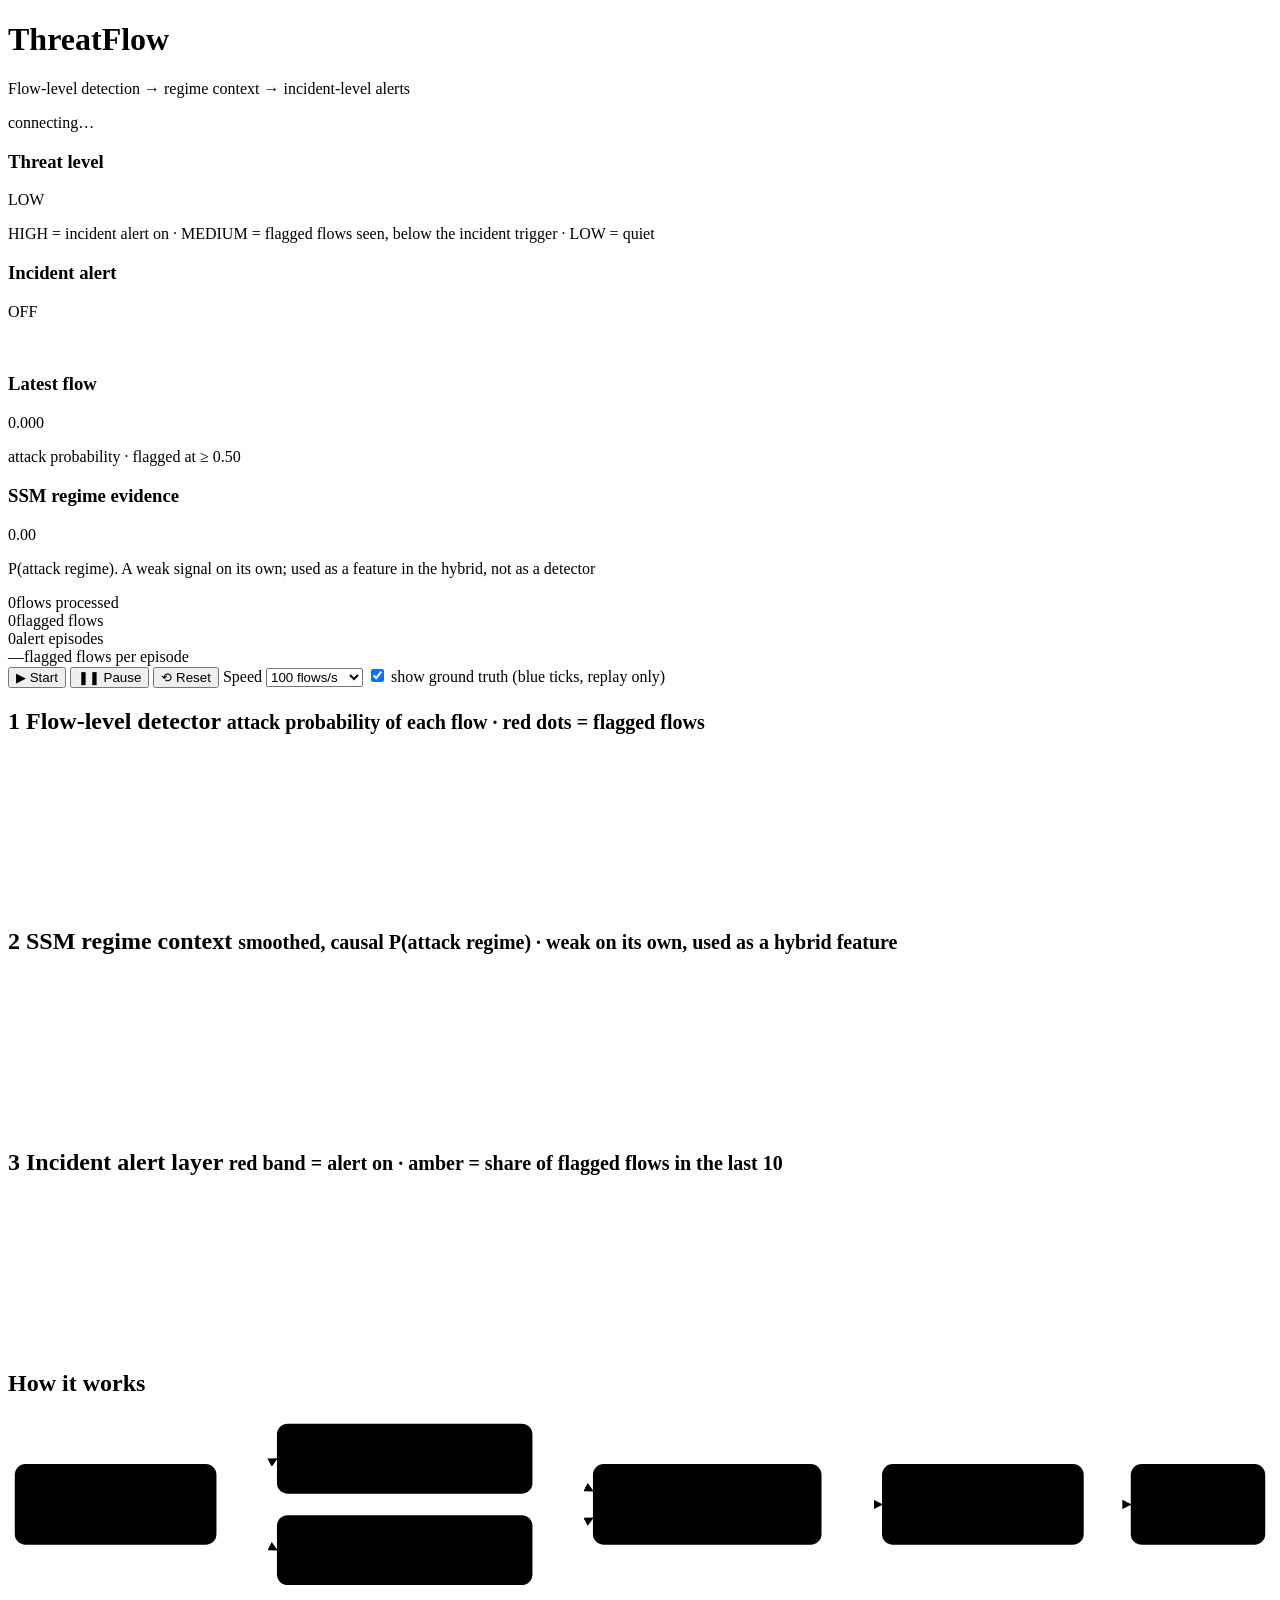
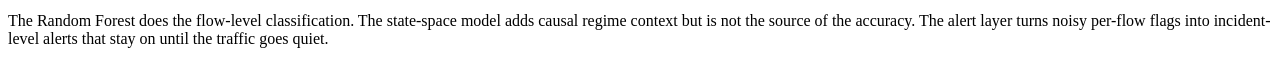
==== frontend/index.html @ 08cb1b61 "Initial ThreatFlow implementation" ====
<!doctype html>
<html lang="en">
<head>
<meta charset="utf-8">
<meta name="viewport" content="width=device-width, initial-scale=1">
<title>ThreatFlow - streaming attack detection</title>
<link rel="stylesheet" href="/static/style.css">
</head>
<body>
<header>
  <div>
    <h1>ThreatFlow</h1>
    <p class="sub">Flow-level detection &rarr; regime context &rarr; incident-level alerts</p>
  </div>
  <span id="conn" class="pill off">connecting&hellip;</span>
</header>

<main>
  <section class="cards">
    <div class="card" id="threat-card">
      <h3>Threat level</h3>
      <div id="threat" class="big low">LOW</div>
      <p class="hint">HIGH = incident alert on &middot; MEDIUM = flagged flows seen, below the incident trigger &middot; LOW = quiet</p>
    </div>
    <div class="card">
      <h3>Incident alert</h3>
      <div id="alert-state" class="big off">OFF</div>
      <div class="bar"><div id="hold-bar"></div></div>
      <p id="hold-text" class="hint">&nbsp;</p>
    </div>
    <div class="card">
      <h3>Latest flow</h3>
      <div id="p-now" class="big">0.000</div>
      <p class="hint">attack probability &middot; flagged at &ge; <span id="thr">0.50</span></p>
    </div>
    <div class="card">
      <h3>SSM regime evidence</h3>
      <div id="regime" class="big off">0.00</div>
      <p class="hint">P(attack regime). A weak signal on its own; used as a feature in the hybrid, not as a detector</p>
    </div>
  </section>

  <section class="counters">
    <div><span id="c-flows">0</span><label>flows processed</label></div>
    <div><span id="c-flags">0</span><label>flagged flows</label></div>
    <div><span id="c-eps">0</span><label>alert episodes</label></div>
    <div><span id="c-comp">&mdash;</span><label>flagged flows per episode</label></div>
  </section>

  <section class="controls">
    <button id="btn-start" class="primary">&#9654; Start</button>
    <button id="btn-pause">&#10074;&#10074; Pause</button>
    <button id="btn-reset">&#10226; Reset</button>
    <label>Speed
      <select id="speed">
        <option value="50">50 flows/s</option>
        <option value="100" selected>100 flows/s</option>
        <option value="250">250 flows/s</option>
        <option value="500">500 flows/s</option>
        <option value="1000">1000 flows/s</option>
      </select>
    </label>
    <label class="chk"><input type="checkbox" id="truth" checked> show ground truth (blue ticks, replay only)</label>
  </section>

  <section class="chart">
    <h2><b>1</b> Flow-level detector <small>attack probability of each flow &middot; red dots = flagged flows</small></h2>
    <canvas id="ch-flow"></canvas>
  </section>
  <section class="chart">
    <h2><b>2</b> SSM regime context <small>smoothed, causal P(attack regime) &middot; weak on its own, used as a hybrid feature</small></h2>
    <canvas id="ch-regime"></canvas>
  </section>
  <section class="chart">
    <h2><b>3</b> Incident alert layer <small>red band = alert on &middot; amber = share of flagged flows in the last <span id="win">10</span></small></h2>
    <canvas id="ch-alert"></canvas>
  </section>

  <section class="panel" id="eval"></section>

  <section class="panel">
    <h2>How it works</h2>
    <svg viewBox="0 0 940 130" role="img" aria-label="ThreatFlow pipeline">
      <defs><marker id="arr" viewBox="0 0 10 10" refX="9" refY="5" markerWidth="7" markerHeight="7" orient="auto"><path d="M0 0L10 5L0 10z" class="arrow"/></marker></defs>
      <rect class="node" x="5" y="35" width="150" height="60" rx="8"/>
      <text class="t" x="80" y="62" text-anchor="middle">Network flow</text>
      <text class="s" x="80" y="80" text-anchor="middle">52 features</text>

      <rect class="node" x="200" y="5" width="190" height="52" rx="8"/>
      <text class="t" x="295" y="28" text-anchor="middle">Kalman regime filter</text>
      <text class="s" x="295" y="45" text-anchor="middle">normal vs attack dynamics</text>

      <rect class="node" x="200" y="73" width="190" height="52" rx="8"/>
      <text class="t" x="295" y="96" text-anchor="middle">Flow features + diff</text>
      <text class="s" x="295" y="113" text-anchor="middle">scaled, causal</text>

      <rect class="node" x="435" y="35" width="170" height="60" rx="8"/>
      <text class="t" x="520" y="62" text-anchor="middle">Hybrid Random Forest</text>
      <text class="s" x="520" y="80" text-anchor="middle">p(attack) per flow</text>

      <rect class="node" x="650" y="35" width="150" height="60" rx="8"/>
      <text class="t" x="725" y="58" text-anchor="middle">Windowed alert</text>
      <text class="s" x="725" y="75" text-anchor="middle" id="svg-alert">&ge;2 flags in 10, hold 30</text>

      <rect class="node out" x="835" y="35" width="100" height="60" rx="8"/>
      <text class="t" x="885" y="62" text-anchor="middle">Incident</text>
      <text class="s" x="885" y="80" text-anchor="middle">alert</text>

      <path class="arrow" d="M155 55 L200 31" marker-end="url(#arr)"/>
      <path class="arrow" d="M155 75 L200 99" marker-end="url(#arr)"/>
      <path class="arrow" d="M390 31 L435 55" marker-end="url(#arr)"/>
      <path class="arrow" d="M390 99 L435 75" marker-end="url(#arr)"/>
      <path class="arrow" d="M605 65 L650 65" marker-end="url(#arr)"/>
      <path class="arrow" d="M800 65 L835 65" marker-end="url(#arr)"/>
    </svg>
    <p class="hint">The Random Forest does the flow-level classification. The state-space model adds causal regime context but is not the source of the accuracy. The alert layer turns noisy per-flow flags into incident-level alerts that stay on until the traffic goes quiet.</p>
  </section>
</main>
<script src="/static/app.js"></script>
</body>
</html>
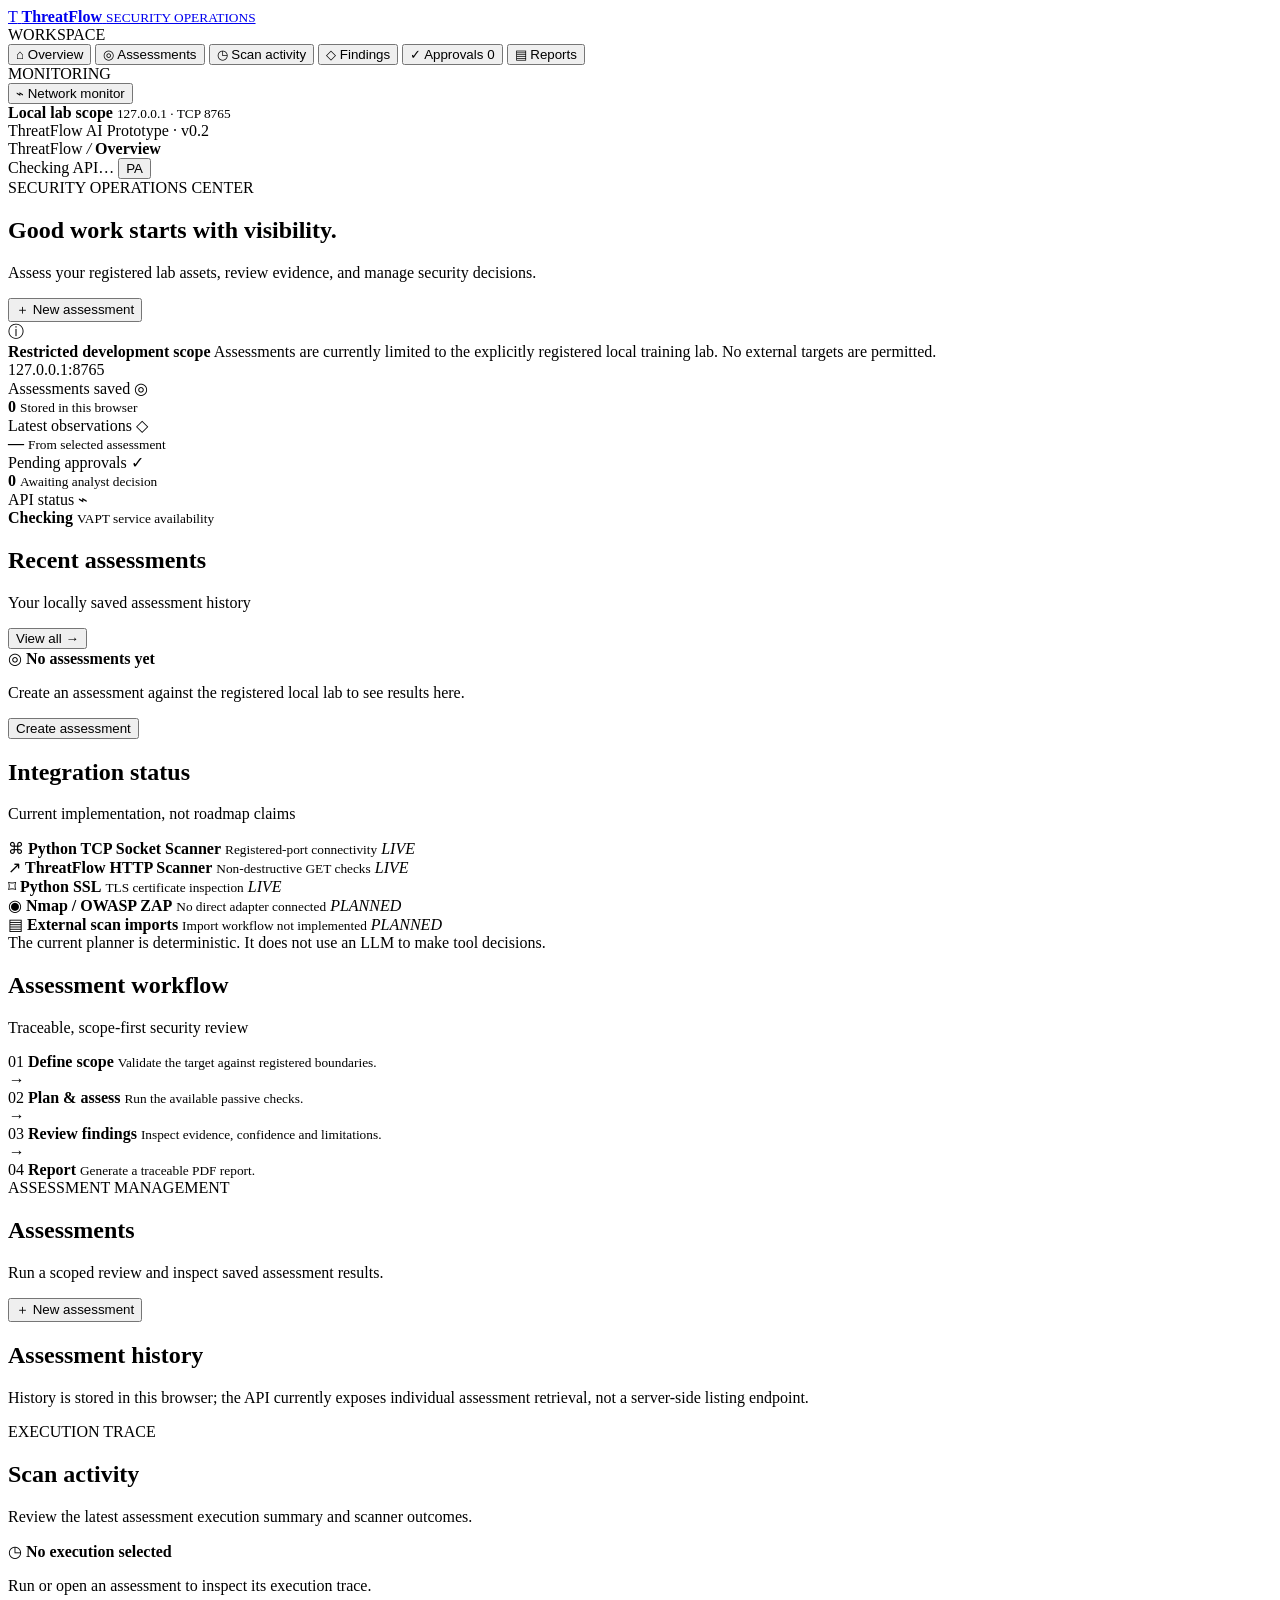
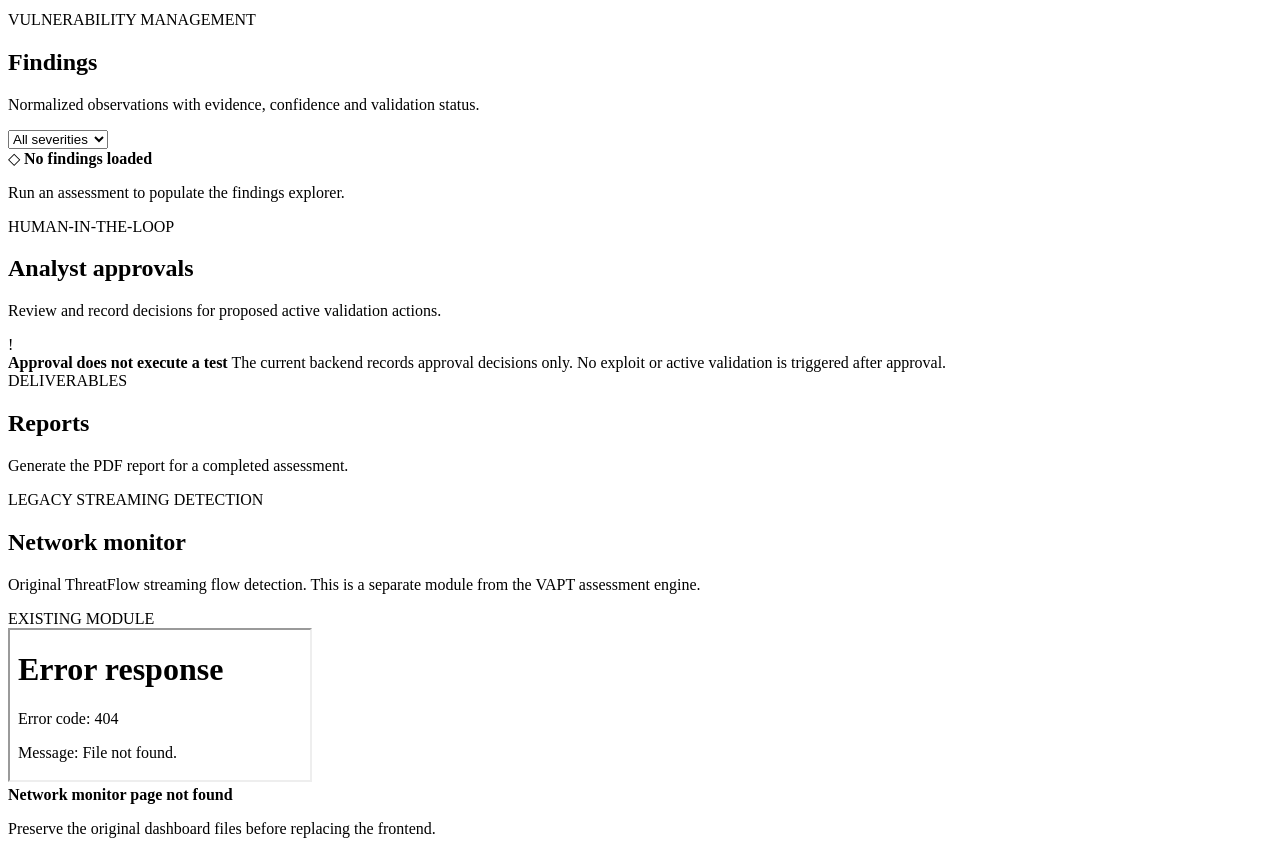
==== commit 3cf29de3: "Update ThreatFlow VAPT assessment interface" ====
--- a/frontend/index.html
+++ b/frontend/index.html
@@ -1,121 +1,705 @@
-<!doctype html>
+<!DOCTYPE html>
 <html lang="en">
 <head>
-<meta charset="utf-8">
-<meta name="viewport" content="width=device-width, initial-scale=1">
-<title>ThreatFlow - streaming attack detection</title>
-<link rel="stylesheet" href="/static/style.css">
+    <meta charset="UTF-8">
+    <meta name="viewport" content="width=device-width, initial-scale=1.0">
+    <meta name="theme-color" content="#f5f8fc">
+    
+
+    <title>ThreatFlow | Security Operations</title>
+
+    <link rel="preconnect" href="https://fonts.googleapis.com">
+    <link rel="preconnect" href="https://fonts.gstatic.com" crossorigin>
+
+    <link rel="icon" type="image/svg+xml" href="/static/favicon.svg">
+
+    <link href="https://fonts.googleapis.com/css2?family=DM+Sans:wght@400;500;600;700&family=Manrope:wght@500;600;700;800&display=swap" rel="stylesheet">
+
+    <link rel="stylesheet" href="/static/threatflow-base.css">
+    <link rel="stylesheet" href="/static/threatflow-theme.css">
 </head>
+
 <body>
-<header>
-  <div>
-    <h1>ThreatFlow</h1>
-    <p class="sub">Flow-level detection &rarr; regime context &rarr; incident-level alerts</p>
-  </div>
-  <span id="conn" class="pill off">connecting&hellip;</span>
-</header>
-
-<main>
-  <section class="cards">
-    <div class="card" id="threat-card">
-      <h3>Threat level</h3>
-      <div id="threat" class="big low">LOW</div>
-      <p class="hint">HIGH = incident alert on &middot; MEDIUM = flagged flows seen, below the incident trigger &middot; LOW = quiet</p>
-    </div>
-    <div class="card">
-      <h3>Incident alert</h3>
-      <div id="alert-state" class="big off">OFF</div>
-      <div class="bar"><div id="hold-bar"></div></div>
-      <p id="hold-text" class="hint">&nbsp;</p>
-    </div>
-    <div class="card">
-      <h3>Latest flow</h3>
-      <div id="p-now" class="big">0.000</div>
-      <p class="hint">attack probability &middot; flagged at &ge; <span id="thr">0.50</span></p>
-    </div>
-    <div class="card">
-      <h3>SSM regime evidence</h3>
-      <div id="regime" class="big off">0.00</div>
-      <p class="hint">P(attack regime). A weak signal on its own; used as a feature in the hybrid, not as a detector</p>
-    </div>
-  </section>
-
-  <section class="counters">
-    <div><span id="c-flows">0</span><label>flows processed</label></div>
-    <div><span id="c-flags">0</span><label>flagged flows</label></div>
-    <div><span id="c-eps">0</span><label>alert episodes</label></div>
-    <div><span id="c-comp">&mdash;</span><label>flagged flows per episode</label></div>
-  </section>
-
-  <section class="controls">
-    <button id="btn-start" class="primary">&#9654; Start</button>
-    <button id="btn-pause">&#10074;&#10074; Pause</button>
-    <button id="btn-reset">&#10226; Reset</button>
-    <label>Speed
-      <select id="speed">
-        <option value="50">50 flows/s</option>
-        <option value="100" selected>100 flows/s</option>
-        <option value="250">250 flows/s</option>
-        <option value="500">500 flows/s</option>
-        <option value="1000">1000 flows/s</option>
-      </select>
-    </label>
-    <label class="chk"><input type="checkbox" id="truth" checked> show ground truth (blue ticks, replay only)</label>
-  </section>
-
-  <section class="chart">
-    <h2><b>1</b> Flow-level detector <small>attack probability of each flow &middot; red dots = flagged flows</small></h2>
-    <canvas id="ch-flow"></canvas>
-  </section>
-  <section class="chart">
-    <h2><b>2</b> SSM regime context <small>smoothed, causal P(attack regime) &middot; weak on its own, used as a hybrid feature</small></h2>
-    <canvas id="ch-regime"></canvas>
-  </section>
-  <section class="chart">
-    <h2><b>3</b> Incident alert layer <small>red band = alert on &middot; amber = share of flagged flows in the last <span id="win">10</span></small></h2>
-    <canvas id="ch-alert"></canvas>
-  </section>
-
-  <section class="panel" id="eval"></section>
-
-  <section class="panel">
-    <h2>How it works</h2>
-    <svg viewBox="0 0 940 130" role="img" aria-label="ThreatFlow pipeline">
-      <defs><marker id="arr" viewBox="0 0 10 10" refX="9" refY="5" markerWidth="7" markerHeight="7" orient="auto"><path d="M0 0L10 5L0 10z" class="arrow"/></marker></defs>
-      <rect class="node" x="5" y="35" width="150" height="60" rx="8"/>
-      <text class="t" x="80" y="62" text-anchor="middle">Network flow</text>
-      <text class="s" x="80" y="80" text-anchor="middle">52 features</text>
-
-      <rect class="node" x="200" y="5" width="190" height="52" rx="8"/>
-      <text class="t" x="295" y="28" text-anchor="middle">Kalman regime filter</text>
-      <text class="s" x="295" y="45" text-anchor="middle">normal vs attack dynamics</text>
-
-      <rect class="node" x="200" y="73" width="190" height="52" rx="8"/>
-      <text class="t" x="295" y="96" text-anchor="middle">Flow features + diff</text>
-      <text class="s" x="295" y="113" text-anchor="middle">scaled, causal</text>
-
-      <rect class="node" x="435" y="35" width="170" height="60" rx="8"/>
-      <text class="t" x="520" y="62" text-anchor="middle">Hybrid Random Forest</text>
-      <text class="s" x="520" y="80" text-anchor="middle">p(attack) per flow</text>
-
-      <rect class="node" x="650" y="35" width="150" height="60" rx="8"/>
-      <text class="t" x="725" y="58" text-anchor="middle">Windowed alert</text>
-      <text class="s" x="725" y="75" text-anchor="middle" id="svg-alert">&ge;2 flags in 10, hold 30</text>
-
-      <rect class="node out" x="835" y="35" width="100" height="60" rx="8"/>
-      <text class="t" x="885" y="62" text-anchor="middle">Incident</text>
-      <text class="s" x="885" y="80" text-anchor="middle">alert</text>
-
-      <path class="arrow" d="M155 55 L200 31" marker-end="url(#arr)"/>
-      <path class="arrow" d="M155 75 L200 99" marker-end="url(#arr)"/>
-      <path class="arrow" d="M390 31 L435 55" marker-end="url(#arr)"/>
-      <path class="arrow" d="M390 99 L435 75" marker-end="url(#arr)"/>
-      <path class="arrow" d="M605 65 L650 65" marker-end="url(#arr)"/>
-      <path class="arrow" d="M800 65 L835 65" marker-end="url(#arr)"/>
-    </svg>
-    <p class="hint">The Random Forest does the flow-level classification. The state-space model adds causal regime context but is not the source of the accuracy. The alert layer turns noisy per-flow flags into incident-level alerts that stay on until the traffic goes quiet.</p>
-  </section>
-</main>
+
+<div class="app-shell">
+
+    <!-- SIDEBAR -->
+    <aside class="sidebar">
+
+        <a class="brand" href="#" data-page="overview">
+            <span class="brand-mark">T</span>
+
+            <span>
+                <b>ThreatFlow</b>
+                <small>SECURITY OPERATIONS</small>
+            </span>
+        </a>
+
+        <div class="workspace-label">WORKSPACE</div>
+
+        <nav class="main-nav">
+
+            <button class="nav-item active" data-page="overview">
+                <span class="nav-icon">⌂</span>
+                Overview
+            </button>
+
+            <button class="nav-item" data-page="assessments">
+                <span class="nav-icon">◎</span>
+                Assessments
+            </button>
+
+            <button class="nav-item" data-page="activity">
+                <span class="nav-icon">◷</span>
+                Scan activity
+            </button>
+
+            <button class="nav-item" data-page="findings">
+                <span class="nav-icon">◇</span>
+                Findings
+            </button>
+
+            <button class="nav-item" data-page="approvals">
+                <span class="nav-icon">✓</span>
+                Approvals
+                <span class="nav-count" id="approvalCount">0</span>
+            </button>
+
+            <button class="nav-item" data-page="reports">
+                <span class="nav-icon">▤</span>
+                Reports
+            </button>
+
+            <div class="nav-divider"></div>
+
+            <div class="workspace-label">MONITORING</div>
+
+            <button class="nav-item" data-page="network">
+                <span class="nav-icon">⌁</span>
+                Network monitor
+            </button>
+
+        </nav>
+
+        <div class="sidebar-bottom">
+
+            <div class="scope-chip">
+                <span class="status-dot"></span>
+
+                <div>
+                    <b>Local lab scope</b>
+                    <small>127.0.0.1 · TCP 8765</small>
+                </div>
+            </div>
+
+            <div class="sidebar-foot">
+                ThreatFlow AI
+                <span>Prototype · v0.2</span>
+            </div>
+
+        </div>
+
+    </aside>
+
+
+    <!-- MAIN -->
+    <main class="main">
+
+        <header class="topbar">
+
+            <div class="breadcrumb">
+                <span>ThreatFlow</span>
+                <i>/</i>
+                <b id="crumb">Overview</b>
+            </div>
+
+            <div class="top-actions">
+
+                <span class="api-status">
+                    <i id="apiDot"></i>
+                    <span id="apiLabel">Checking API…</span>
+                </span>
+
+                <button class="avatar">PA</button>
+
+            </div>
+
+        </header>
+
+
+        <!-- OVERVIEW -->
+        <section class="page active" id="page-overview">
+
+            <div class="page-heading">
+
+                <div>
+                    <div class="eyebrow">SECURITY OPERATIONS CENTER</div>
+
+                    <h1>Good work starts with visibility.</h1>
+
+                    <p>
+                        Assess your registered lab assets, review evidence,
+                        and manage security decisions.
+                    </p>
+                </div>
+
+                <button class="btn btn-primary" data-action="new-assessment">
+                    ＋ New assessment
+                </button>
+
+            </div>
+
+
+            <div class="notice">
+
+                <span class="notice-icon">ⓘ</span>
+
+                <div>
+                    <b>Restricted development scope</b>
+
+                    <span>
+                        Assessments are currently limited to the explicitly
+                        registered local training lab. No external targets
+                        are permitted.
+                    </span>
+                </div>
+
+                <span class="scope-pill">127.0.0.1:8765</span>
+
+            </div>
+
+
+            <div class="metric-grid">
+
+                <article class="metric-card">
+                    <div class="metric-top">
+                        <span>Assessments saved</span>
+                        <span class="metric-icon blue">◎</span>
+                    </div>
+
+                    <strong id="metricAssessments">0</strong>
+                    <small>Stored in this browser</small>
+                </article>
+
+
+                <article class="metric-card">
+                    <div class="metric-top">
+                        <span>Latest observations</span>
+                        <span class="metric-icon violet">◇</span>
+                    </div>
+
+                    <strong id="metricFindings">—</strong>
+                    <small>From selected assessment</small>
+                </article>
+
+
+                <article class="metric-card">
+                    <div class="metric-top">
+                        <span>Pending approvals</span>
+                        <span class="metric-icon amber">✓</span>
+                    </div>
+
+                    <strong id="metricApprovals">0</strong>
+                    <small>Awaiting analyst decision</small>
+                </article>
+
+
+                <article class="metric-card">
+                    <div class="metric-top">
+                        <span>API status</span>
+                        <span class="metric-icon green">⌁</span>
+                    </div>
+
+                    <strong class="metric-status" id="metricApi">Checking</strong>
+                    <small>VAPT service availability</small>
+                </article>
+
+            </div>
+
+
+            <div class="content-grid">
+
+                <article class="panel panel-large">
+
+                    <div class="panel-heading">
+
+                        <div>
+                            <h2>Recent assessments</h2>
+                            <p>Your locally saved assessment history</p>
+                        </div>
+
+                        <button class="text-btn" data-page="assessments">
+                            View all →
+                        </button>
+
+                    </div>
+
+                    <div id="recentAssessments" class="empty-state">
+
+                        <span class="empty-icon">◎</span>
+
+                        <b>No assessments yet</b>
+
+                        <p>
+                            Create an assessment against the registered
+                            local lab to see results here.
+                        </p>
+
+                        <button class="btn btn-secondary" data-action="new-assessment">
+                            Create assessment
+                        </button>
+
+                    </div>
+
+                </article>
+
+
+                <article class="panel">
+
+                    <div class="panel-heading">
+                        <div>
+                            <h2>Integration status</h2>
+                            <p>Current implementation, not roadmap claims</p>
+                        </div>
+                    </div>
+
+                    <div class="integration-list">
+
+                        <div>
+                            <span class="integration-symbol">⌘</span>
+
+                            <span>
+                                <b>Python TCP Socket Scanner</b>
+                                <small>Registered-port connectivity</small>
+                            </span>
+
+                            <em class="tag tag-live">LIVE</em>
+                        </div>
+
+
+                        <div>
+                            <span class="integration-symbol">↗</span>
+
+                            <span>
+                                <b>ThreatFlow HTTP Scanner</b>
+                                <small>Non-destructive GET checks</small>
+                            </span>
+
+                            <em class="tag tag-live">LIVE</em>
+                        </div>
+
+
+                        <div>
+                            <span class="integration-symbol">⌑</span>
+
+                            <span>
+                                <b>Python SSL</b>
+                                <small>TLS certificate inspection</small>
+                            </span>
+
+                            <em class="tag tag-live">LIVE</em>
+                        </div>
+
+
+                        <div>
+                            <span class="integration-symbol">◉</span>
+
+                            <span>
+                                <b>Nmap / OWASP ZAP</b>
+                                <small>No direct adapter connected</small>
+                            </span>
+
+                            <em class="tag tag-planned">PLANNED</em>
+                        </div>
+
+
+                        <div>
+                            <span class="integration-symbol">▤</span>
+
+                            <span>
+                                <b>External scan imports</b>
+                                <small>Import workflow not implemented</small>
+                            </span>
+
+                            <em class="tag tag-planned">PLANNED</em>
+                        </div>
+
+                    </div>
+
+                    <div class="panel-footnote">
+                        The current planner is deterministic.
+                        It does not use an LLM to make tool decisions.
+                    </div>
+
+                </article>
+
+            </div>
+
+
+            <div class="panel workflow-panel">
+
+                <div class="panel-heading">
+                    <div>
+                        <h2>Assessment workflow</h2>
+                        <p>Traceable, scope-first security review</p>
+                    </div>
+                </div>
+
+                <div class="workflow-steps">
+
+                    <div>
+                        <span>01</span>
+                        <b>Define scope</b>
+                        <small>Validate the target against registered boundaries.</small>
+                    </div>
+
+                    <i>→</i>
+
+                    <div>
+                        <span>02</span>
+                        <b>Plan & assess</b>
+                        <small>Run the available passive checks.</small>
+                    </div>
+
+                    <i>→</i>
+
+                    <div>
+                        <span>03</span>
+                        <b>Review findings</b>
+                        <small>Inspect evidence, confidence and limitations.</small>
+                    </div>
+
+                    <i>→</i>
+
+                    <div>
+                        <span>04</span>
+                        <b>Report</b>
+                        <small>Generate a traceable PDF report.</small>
+                    </div>
+
+                </div>
+
+            </div>
+
+        </section>
+
+
+        <!-- ASSESSMENTS -->
+        <section class="page" id="page-assessments">
+
+            <div class="page-heading">
+
+                <div>
+                    <div class="eyebrow">ASSESSMENT MANAGEMENT</div>
+                    <h1>Assessments</h1>
+                    <p>Run a scoped review and inspect saved assessment results.</p>
+                </div>
+
+                <button class="btn btn-primary" data-action="new-assessment">
+                    ＋ New assessment
+                </button>
+
+            </div>
+
+            <div class="panel">
+
+                <div class="panel-heading">
+                    <div>
+                        <h2>Assessment history</h2>
+                        <p>
+                            History is stored in this browser; the API currently
+                            exposes individual assessment retrieval, not a
+                            server-side listing endpoint.
+                        </p>
+                    </div>
+                </div>
+
+                <div id="assessmentList" class="table-wrap"></div>
+
+            </div>
+
+        </section>
+
+
+        <!-- ACTIVITY -->
+        <section class="page" id="page-activity">
+
+            <div class="page-heading">
+                <div>
+                    <div class="eyebrow">EXECUTION TRACE</div>
+                    <h1>Scan activity</h1>
+                    <p>Review the latest assessment execution summary and scanner outcomes.</p>
+                </div>
+            </div>
+
+            <div id="activityContent" class="panel">
+                <div class="empty-state">
+                    <span class="empty-icon">◷</span>
+                    <b>No execution selected</b>
+                    <p>Run or open an assessment to inspect its execution trace.</p>
+                </div>
+            </div>
+
+        </section>
+
+
+        <!-- FINDINGS -->
+        <section class="page" id="page-findings">
+
+            <div class="page-heading">
+
+                <div>
+                    <div class="eyebrow">VULNERABILITY MANAGEMENT</div>
+                    <h1>Findings</h1>
+                    <p>Normalized observations with evidence, confidence and validation status.</p>
+                </div>
+
+                <select id="severityFilter" class="select">
+                    <option value="all">All severities</option>
+                    <option value="critical">Critical</option>
+                    <option value="high">High</option>
+                    <option value="medium">Medium</option>
+                    <option value="low">Low</option>
+                    <option value="informational">Informational</option>
+                </select>
+
+            </div>
+
+            <div id="findingsContent" class="panel">
+                <div class="empty-state">
+                    <span class="empty-icon">◇</span>
+                    <b>No findings loaded</b>
+                    <p>Run an assessment to populate the findings explorer.</p>
+                </div>
+            </div>
+
+        </section>
+
+
+        <!-- APPROVALS -->
+        <section class="page" id="page-approvals">
+
+            <div class="page-heading">
+                <div>
+                    <div class="eyebrow">HUMAN-IN-THE-LOOP</div>
+                    <h1>Analyst approvals</h1>
+                    <p>Review and record decisions for proposed active validation actions.</p>
+                </div>
+            </div>
+
+            <div class="notice warning">
+                <span class="notice-icon">!</span>
+
+                <div>
+                    <b>Approval does not execute a test</b>
+
+                    <span>
+                        The current backend records approval decisions only.
+                        No exploit or active validation is triggered after approval.
+                    </span>
+                </div>
+            </div>
+
+            <div id="approvalsContent" class="panel"></div>
+
+        </section>
+
+
+        <!-- REPORTS -->
+        <section class="page" id="page-reports">
+
+            <div class="page-heading">
+                <div>
+                    <div class="eyebrow">DELIVERABLES</div>
+                    <h1>Reports</h1>
+                    <p>Generate the PDF report for a completed assessment.</p>
+                </div>
+            </div>
+
+            <div id="reportsContent" class="panel"></div>
+
+        </section>
+
+
+        <!-- NETWORK MONITOR -->
+        <section class="page network-page" id="page-network">
+
+            <div class="page-heading">
+
+                <div>
+                    <div class="eyebrow">LEGACY STREAMING DETECTION</div>
+                    <h1>Network monitor</h1>
+                    <p>
+                        Original ThreatFlow streaming flow detection.
+                        This is a separate module from the VAPT assessment engine.
+                    </p>
+                </div>
+
+                <span class="tag tag-live">EXISTING MODULE</span>
+
+            </div>
+
+            <div class="network-frame-wrap">
+
+                <iframe
+                    id="networkFrame"
+                    title="ThreatFlow network monitor"
+                    src="/static/network-monitor.html">
+                </iframe>
+
+                <div id="networkFallback" class="empty-state hidden">
+                    <b>Network monitor page not found</b>
+                    <p>
+                        Preserve the original dashboard files before replacing
+                        the frontend.
+                    </p>
+                </div>
+
+            </div>
+
+        </section>
+
+    </main>
+
+</div>
+
+
+<!-- NEW ASSESSMENT MODAL -->
+<dialog id="assessmentDialog" class="modal">
+
+    <form id="assessmentForm" method="dialog">
+
+        <div class="modal-head">
+
+            <div>
+                <div class="eyebrow">NEW VAPT ASSESSMENT</div>
+                <h2>Start a scoped assessment</h2>
+            </div>
+
+            <button type="button" class="icon-btn" data-close>×</button>
+
+        </div>
+
+
+        <label>
+            Assessment request
+
+            <textarea
+                id="requestInput"
+                required
+                minlength="5"
+                maxlength="1000">Perform a passive security assessment of the registered local training lab.</textarea>
+        </label>
+
+
+        <label>
+            Target URL
+
+            <input
+                id="targetInput"
+                type="url"
+                required
+                value="http://127.0.0.1:8765/">
+        </label>
+
+
+        <div class="scope-confirm">
+            <span class="status-dot"></span>
+
+            <div>
+                <b>Registered scope: ThreatFlow Local Training Lab</b>
+                <small>Host 127.0.0.1 · Port 8765 · Active validation disabled</small>
+            </div>
+        </div>
+
+
+        <div id="dialogError" class="form-error"></div>
+
+
+        <div class="modal-actions">
+
+            <button type="button" class="btn btn-secondary" data-close>
+                Cancel
+            </button>
+
+            <button type="submit" class="btn btn-primary" id="runAssessmentBtn">
+                Validate & run assessment
+            </button>
+
+        </div>
+
+    </form>
+
+</dialog>
+
+
+<!-- APPROVAL MODAL -->
+<dialog id="approvalDialog" class="modal">
+
+    <form id="approvalForm" method="dialog">
+
+        <div class="modal-head">
+
+            <div>
+                <div class="eyebrow">ANALYST DECISION</div>
+                <h2 id="approvalDialogTitle">Review approval</h2>
+            </div>
+
+            <button type="button" class="icon-btn" data-close>×</button>
+
+        </div>
+
+
+        <input type="hidden" id="approvalId">
+
+
+        <label>
+            Reviewer
+
+            <input
+                id="reviewerInput"
+                required
+                maxlength="100"
+                placeholder="Analyst name">
+        </label>
+
+
+        <label>
+            Decision reason
+
+            <textarea
+                id="decisionReason"
+                required
+                minlength="3"
+                maxlength="1000"
+                placeholder="Record why this decision was made"></textarea>
+        </label>
+
+
+        <div class="modal-actions">
+
+            <button type="button" class="btn btn-secondary" data-close>
+                Cancel
+            </button>
+
+            <button type="button" class="btn btn-danger" id="rejectApproval">
+                Reject
+            </button>
+
+            <button type="submit" class="btn btn-primary" id="approveApproval">
+                Approve
+            </button>
+
+        </div>
+
+    </form>
+
+</dialog>
+
+
+<div id="toast" class="toast" role="status"></div>
+
 <script src="/static/app.js"></script>
+
 </body>
-</html>
+</html>
